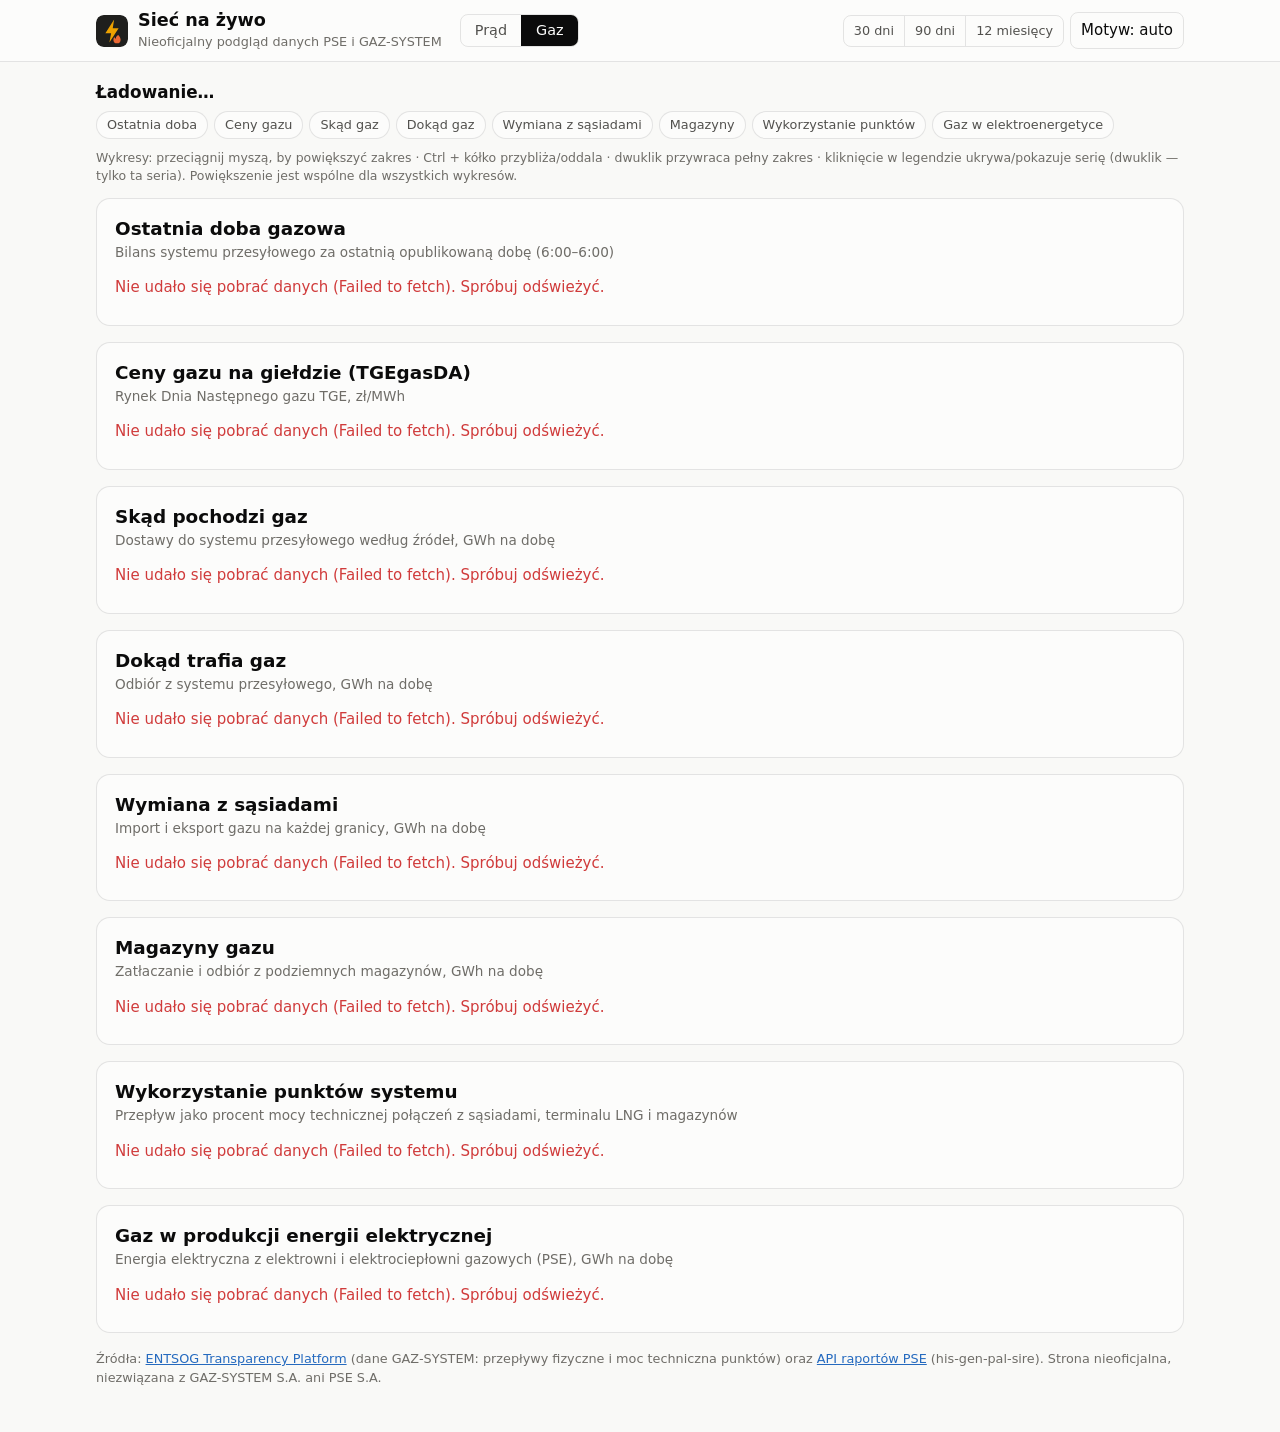
==== web/gaz.html @ aa926ff1 "Sieć na żywo: podgląd danych PSE i GAZ-SYSTEM Statyczna strona (PWA) z danymi o systemie elektroener" ====
<!doctype html>
<html lang="pl">
<head>
  <meta charset="utf-8">
  <meta name="viewport" content="width=device-width, initial-scale=1">
  <title>Sieć na żywo — gaz</title>
  <meta name="description" content="Dostawy, zużycie, magazyny i wykorzystanie punktów systemu przesyłowego gazu w Polsce — dane GAZ-SYSTEM z ENTSOG.">
  <link rel="stylesheet" href="style.css">
  <link rel="manifest" href="manifest.webmanifest">
  <link rel="icon" href="icons/icon.svg" type="image/svg+xml">
  <link rel="apple-touch-icon" href="icons/apple-touch-icon.png">
  <meta name="theme-color" content="#1f1f1d">
  <meta name="apple-mobile-web-app-capable" content="yes">
  <meta name="apple-mobile-web-app-title" content="Sieć na żywo">
</head>
<body>
  <header class="top">
    <div class="wrap top-inner">
      <div class="brand">
        <img class="logo" src="icons/icon.svg" alt="" width="32" height="32">
        <div>
          <h1>Sieć na żywo</h1>
          <p class="sub">Nieoficjalny podgląd danych PSE i GAZ-SYSTEM</p>
        </div>
        <nav class="tabs" aria-label="Rodzaj danych"><a href="./">Prąd</a><a href="gaz.html" aria-current="page">Gaz</a></nav>
      </div>
      <nav class="datenav" aria-label="Zakres">
        <div id="range"></div>
        <button id="install" type="button" class="ghost install" hidden>Zainstaluj aplikację</button>
        <button id="theme" type="button" class="ghost">Motyw: auto</button>
      </nav>
    </div>
  </header>

  <main class="wrap">
    <p id="range-label" class="date-label">Ładowanie…</p>
    <nav class="toc" aria-label="Sekcje">
      <a href="#g-day">Ostatnia doba</a><a href="#g-price">Ceny gazu</a><a href="#g-supply">Skąd gaz</a><a href="#g-use">Dokąd gaz</a><a href="#g-borders">Wymiana z sąsiadami</a><a href="#g-store">Magazyny</a><a href="#g-points">Wykorzystanie punktów</a><a href="#g-power">Gaz w elektroenergetyce</a>
    </nav>
    <p class="chart-hint">Wykresy: przeciągnij myszą, by powiększyć zakres · Ctrl + kółko przybliża/oddala · dwuklik przywraca pełny zakres · kliknięcie w legendzie ukrywa/pokazuje serię (dwuklik — tylko ta seria). Powiększenie jest wspólne dla wszystkich wykresów.</p>

    <section class="card" id="g-day" aria-labelledby="g-day-h">
      <div class="card-head">
        <h2 id="g-day-h">Ostatnia doba gazowa</h2>
        <p class="muted">Bilans systemu przesyłowego za ostatnią opublikowaną dobę (6:00–6:00)</p>
      </div>
      <div id="g-day-body"><p class="state">Ładowanie…</p></div>
    </section>

    <section class="card" id="g-price" aria-labelledby="g-price-h">
      <div class="card-head">
        <h2 id="g-price-h">Ceny gazu na giełdzie (TGEgasDA)</h2>
        <p class="muted">Rynek Dnia Następnego gazu TGE, zł/MWh</p>
      </div>
      <div id="g-price-body"><p class="state">Ładowanie…</p></div>
    </section>

    <section class="card" id="g-supply" aria-labelledby="g-supply-h">
      <div class="card-head">
        <h2 id="g-supply-h">Skąd pochodzi gaz</h2>
        <p class="muted">Dostawy do systemu przesyłowego według źródeł, GWh na dobę</p>
      </div>
      <div id="g-supply-body"><p class="state">Ładowanie…</p></div>
    </section>

    <section class="card" id="g-use" aria-labelledby="g-use-h">
      <div class="card-head">
        <h2 id="g-use-h">Dokąd trafia gaz</h2>
        <p class="muted">Odbiór z systemu przesyłowego, GWh na dobę</p>
      </div>
      <div id="g-use-body"><p class="state">Ładowanie…</p></div>
    </section>

    <section class="card" id="g-borders" aria-labelledby="g-borders-h">
      <div class="card-head">
        <h2 id="g-borders-h">Wymiana z sąsiadami</h2>
        <p class="muted">Import i eksport gazu na każdej granicy, GWh na dobę</p>
      </div>
      <div id="g-borders-body"><p class="state">Ładowanie…</p></div>
    </section>

    <section class="card" id="g-store" aria-labelledby="g-store-h">
      <div class="card-head">
        <h2 id="g-store-h">Magazyny gazu</h2>
        <p class="muted">Zatłaczanie i odbiór z podziemnych magazynów, GWh na dobę</p>
      </div>
      <div id="g-store-body"><p class="state">Ładowanie…</p></div>
    </section>

    <section class="card" id="g-points" aria-labelledby="g-points-h">
      <div class="card-head">
        <h2 id="g-points-h">Wykorzystanie punktów systemu</h2>
        <p class="muted">Przepływ jako procent mocy technicznej połączeń z sąsiadami, terminalu LNG i magazynów</p>
      </div>
      <div id="g-points-body"><p class="state">Ładowanie…</p></div>
    </section>

    <section class="card" id="g-power" aria-labelledby="g-power-h">
      <div class="card-head">
        <h2 id="g-power-h">Gaz w produkcji energii elektrycznej</h2>
        <p class="muted">Energia elektryczna z elektrowni i elektrociepłowni gazowych (PSE), GWh na dobę</p>
      </div>
      <div id="g-power-body"><p class="state">Ładowanie…</p></div>
    </section>

  </main>

  <div id="install-help" class="install-help" role="dialog" aria-labelledby="install-help-h" hidden>
    <h2 id="install-help-h">Dodaj do ekranu głównego</h2>
    <div id="install-help-body"></div>
    <button type="button" id="install-help-close">Zamknij</button>
  </div>

  <footer class="wrap foot">
    <p>Źródła: <a href="https://transparency.entsog.eu" rel="noopener">ENTSOG Transparency Platform</a> (dane GAZ-SYSTEM: przepływy fizyczne i moc techniczna punktów)
      oraz <a href="https://raporty.pse.pl" rel="noopener">API raportów PSE</a> (his-gen-pal-sire). Strona nieoficjalna, niezwiązana z GAZ-SYSTEM S.A. ani PSE S.A.</p>
  </footer>

  <script type="module" src="gas.js"></script>
</body>
</html>
---- web/style.css ----
:root {
  color-scheme: light;
  --page: #f9f9f7;
  --surface: #fcfcfb;
  --surface-2: #f0efec;
  --ink: #0b0b0b;
  --ink-2: #52514e;
  --muted: #6f6d68;
  --grid: #e1e0d9;
  --axis: #c3c2b7;
  --border: rgba(11, 11, 11, 0.1);
  --accent: #256abf;

  /* Paleta kategoryczna (kolejność stała, zwalidowana pod kątem daltonizmu) */
  --s1: #2a78d6; --s2: #eb6834; --s3: #1baf7a; --s4: #eda100;
  --s5: #e87ba4; --s6: #008300; --s7: #4a3aa7; --s8: #e34948;
  /* Struktura generacji: kolory znaczeniowe, kolejność warstw zwalidowana pod kątem daltonizmu */
  --g-wk: #262624; --g-wb: #8a5a2b; --g-gaz: #eb6834; --g-woda: #2a78d6;
  --g-wl: #1baf7a; --g-wm: #4a3aa7; --g-pv: #eda100; --g-bio: #008300;
  /* Para rozbieżna: import / eksport */
  --imp: #2a78d6; --exp: #e34948;
  /* Stany kompasu (paleta statusów) */
  --st0: #0ca30c; --st0-ink: #0b0b0b;
  --st1: #e6e5e0; --st1-ink: #0b0b0b;
  --st2: #fab219; --st2-ink: #0b0b0b;
  --st3: #d03b3b; --st3-ink: #ffffff;
  --ok: #006300;
}
@media (prefers-color-scheme: dark) {
  :root:not([data-theme="light"]) {
    color-scheme: dark;
    --page: #0d0d0d; --surface: #1a1a19; --surface-2: #242423;
    --ink: #ffffff; --ink-2: #c3c2b7; --muted: #9a988f;
    --grid: #2c2c2a; --axis: #383835; --border: rgba(255, 255, 255, 0.1); --accent: #5598e7;
    --s1: #3987e5; --s2: #d95926; --s3: #199e70; --s4: #c98500;
    --s5: #d55181; --s6: #008300; --s7: #9085e9; --s8: #e66767;
    --imp: #3987e5; --exp: #e66767;
    --g-wk: #a9a79f; --g-wb: #7d4f25; --g-gaz: #d95926; --g-woda: #3987e5;
    --g-wl: #199e70; --g-wm: #9085e9; --g-pv: #c98500; --g-bio: #008300;
    --st1: #383835; --st1-ink: #ffffff;
    --ok: #0ca30c;
  }
}
:root[data-theme="dark"] {
  color-scheme: dark;
  --page: #0d0d0d; --surface: #1a1a19; --surface-2: #242423;
  --ink: #ffffff; --ink-2: #c3c2b7; --muted: #9a988f;
  --grid: #2c2c2a; --axis: #383835; --border: rgba(255, 255, 255, 0.1); --accent: #5598e7;
  --s1: #3987e5; --s2: #d95926; --s3: #199e70; --s4: #c98500;
  --s5: #d55181; --s6: #008300; --s7: #9085e9; --s8: #e66767;
  --imp: #3987e5; --exp: #e66767;
  --g-wk: #a9a79f; --g-wb: #7d4f25; --g-gaz: #d95926; --g-woda: #3987e5;
  --g-wl: #199e70; --g-wm: #9085e9; --g-pv: #c98500; --g-bio: #008300;
  --st1: #383835; --st1-ink: #ffffff;
  --ok: #0ca30c;
}

* { box-sizing: border-box; }
html { -webkit-text-size-adjust: 100%; }
body {
  margin: 0;
  background: var(--page);
  color: var(--ink);
  font: 15px/1.5 system-ui, -apple-system, "Segoe UI", Roboto, sans-serif;
}
a { color: var(--accent); }
h1, h2, h3 { margin: 0; line-height: 1.25; }
h2 { font-size: 1.15rem; font-weight: 650; }
h3 { font-size: 0.95rem; font-weight: 600; margin: 0 0 10px; }
.wrap { max-width: 1120px; margin: 0 auto; padding: 0 16px; }
.muted { color: var(--muted); font-weight: 400; }

/* Nagłówek */
.top { background: var(--surface); border-bottom: 1px solid var(--border); position: sticky; top: 0; z-index: 5; }
.top-inner { display: flex; flex-wrap: wrap; gap: 10px 20px; align-items: center; justify-content: space-between; padding-top: 10px; padding-bottom: 10px; }
.brand { display: flex; gap: 10px; align-items: center; }
.logo { font-size: 26px; color: var(--accent); line-height: 1; }
.brand h1 { font-size: 1.1rem; }
.sub { margin: 0; font-size: 0.8rem; color: var(--muted); }
.datenav { display: flex; gap: 6px; align-items: center; flex-wrap: wrap; }
button, input[type="date"] {
  font: inherit; color: var(--ink); background: var(--surface-2);
  border: 1px solid var(--border); border-radius: 8px; padding: 6px 10px; min-height: 36px;
}
button { cursor: pointer; }
button:hover:not(:disabled) { border-color: var(--axis); }
button:disabled { opacity: 0.4; cursor: default; }
button.ghost { background: transparent; }
#prev, #next { width: 36px; font-size: 18px; padding: 0; }
:focus-visible { outline: 2px solid var(--accent); outline-offset: 2px; }

.date-label { margin: 18px 0 2px; font-size: 1.05rem; font-weight: 600; }
.date-label::first-letter { text-transform: uppercase; }

.alert { margin-top: 16px; padding: 12px 14px; border-radius: 10px; background: var(--surface); border: 1px solid var(--border); border-left: 4px solid var(--st2); }

/* Karty */
.card { background: var(--surface); border: 1px solid var(--border); border-radius: 14px; padding: 18px; margin-bottom: 16px; }
.card-head { margin-bottom: 14px; }
.card-head p { margin: 2px 0 0; font-size: 0.85rem; }
.state { color: var(--muted); margin: 8px 0; }
.state.error { color: var(--st3); }
.note { font-size: 0.8rem; color: var(--muted); margin: 8px 0 0; }
.grid2 { display: grid; grid-template-columns: 1fr 1fr; gap: 24px; margin-top: 8px; }
@media (max-width: 820px) { .grid2 { grid-template-columns: 1fr; } }

/* Kafelki */
.tiles { display: grid; grid-template-columns: repeat(auto-fit, minmax(150px, 1fr)); gap: 10px; margin-bottom: 14px; }
.tile { background: var(--surface-2); border-radius: 10px; padding: 10px 12px; min-width: 0; }
.tl { font-size: 0.8rem; color: var(--ink-2); }
.tv { font-size: 1.35rem; font-weight: 650; line-height: 1.3; overflow-wrap: anywhere; }
.td { font-size: 0.78rem; color: var(--muted); }

/* Kompas */
.hero { display: flex; gap: 16px; align-items: flex-start; padding: 16px; border-radius: 12px; margin-bottom: 18px; background: var(--surface-2); border-left: 6px solid var(--st1); }
.hero.s0 { border-left-color: var(--st0); }
.hero.s2 { border-left-color: var(--st2); }
.hero.s3 { border-left-color: var(--st3); }
.hero-icon { flex: none; width: 52px; height: 52px; border-radius: 50%; display: grid; place-items: center; font-size: 24px; font-weight: 700; background: var(--st1); color: var(--st1-ink); }
.hero.s0 .hero-icon { background: var(--st0); color: var(--st0-ink); }
.hero.s2 .hero-icon { background: var(--st2); color: var(--st2-ink); }
.hero.s3 .hero-icon { background: var(--st3); color: var(--st3-ink); }
.hero-kicker { font-size: 0.85rem; color: var(--ink-2); }
.hero-state { font-size: 2rem; font-weight: 700; line-height: 1.15; }
.hero-tip { margin: 6px 0 0; color: var(--ink-2); max-width: 60ch; }
.hero-next { margin: 6px 0 0; font-size: 0.9rem; }

.strip-head { display: flex; flex-wrap: wrap; gap: 6px 12px; align-items: baseline; margin: 14px 0 8px; }
.strip-head h3 { margin: 0; }
.pills { display: flex; flex-wrap: wrap; gap: 6px; }
.pill { font-size: 0.78rem; padding: 2px 8px; border-radius: 99px; background: var(--st1); color: var(--st1-ink); }
.pill.s0 { background: var(--st0); color: var(--st0-ink); }
.pill.s2 { background: var(--st2); color: var(--st2-ink); }
.pill.s3 { background: var(--st3); color: var(--st3-ink); }

.strip { display: grid; grid-template-columns: repeat(var(--n), minmax(0, 1fr)); gap: 2px; }
@media (max-width: 700px) { .strip:not(.mini) { grid-template-columns: repeat(12, minmax(0, 1fr)); } }
.strip .cell { border-radius: 4px; background: var(--st1); color: var(--st1-ink); display: flex; flex-direction: column; align-items: center; padding: 5px 0 4px; min-height: 48px; font-variant-numeric: tabular-nums; }
.strip .cell .hh { font-size: 0.78rem; }
.strip .cell .ic { font-size: 0.8rem; font-weight: 700; }
.cell.s0, .cell-key.s0 { background: var(--st0); color: var(--st0-ink); }
.cell.s2, .cell-key.s2 { background: var(--st2); color: var(--st2-ink); }
.cell.s3, .cell-key.s3 { background: var(--st3); color: var(--st3-ink); }
.cell.sx { background: transparent; outline: 1px dashed var(--axis); outline-offset: -1px; }
.cell.now { box-shadow: 0 0 0 2px var(--surface), 0 0 0 4px var(--ink); position: relative; z-index: 1; }
.strip.mini { gap: 1px; }
.strip.mini .cell { min-height: 14px; padding: 0; border-radius: 2px; }
.cell-key { display: inline-grid; place-items: center; width: 20px; height: 20px; border-radius: 4px; font-size: 11px; font-weight: 700; font-style: normal; background: var(--st1); color: var(--st1-ink); flex: none; }
.spans { list-style: none; padding: 0; margin: 12px 0 0; display: grid; gap: 6px; font-size: 0.9rem; }
.spans li { display: flex; gap: 8px; align-items: center; flex-wrap: wrap; }
.legend.states { margin-top: 14px; }

.history { margin-top: 14px; }
.history summary, .table-view summary { cursor: pointer; font-size: 0.85rem; color: var(--ink-2); }
.history-list { display: grid; gap: 10px; margin-top: 10px; }
.hist-meta { font-size: 0.8rem; margin-bottom: 3px; }
.hist-row:not(.active) { opacity: 0.75; }
.badge { font-size: 0.7rem; padding: 1px 6px; border-radius: 99px; background: var(--ink); color: var(--surface); }

/* Legenda i wykresy */
.legend { display: flex; flex-wrap: wrap; gap: 6px 16px; font-size: 0.82rem; color: var(--ink-2); margin-bottom: 8px; }
.key { display: inline-flex; align-items: center; gap: 6px; }
.sw { display: inline-block; width: 10px; height: 10px; border-radius: 3px; flex: none; }
.sw.none { background: transparent; }
.plan-key { display: inline-block; width: 2px; height: 12px; background: var(--ink); }
.chart { width: 100%; }
.chart svg { display: block; max-width: 100%; height: auto; touch-action: pan-y; }
.gridline { stroke: var(--grid); stroke-width: 1; }
.axis { stroke: var(--axis); stroke-width: 1; }
.tick { fill: var(--muted); font-size: 11px; font-variant-numeric: tabular-nums; }
.line { fill: none; stroke-width: 2; stroke-linejoin: round; stroke-linecap: round; }
.area-wash { opacity: 0.12; }
.band-wash { opacity: 0.22; }
.sw.wash { opacity: 0.4; }
.stack-area { stroke: var(--surface); stroke-width: 1; stroke-linejoin: round; }
.marker { stroke: var(--surface); stroke-width: 2; }
.crosshair { stroke: var(--axis); stroke-width: 1; }
.now-line { stroke: var(--ink-2); stroke-width: 1; }
.now-label { fill: var(--ink-2); font-size: 11px; }

.tooltip { position: fixed; z-index: 20; pointer-events: none; background: var(--surface); color: var(--ink); border: 1px solid var(--border); border-radius: 8px; padding: 8px 10px; font-size: 0.8rem; box-shadow: 0 6px 20px rgba(0, 0, 0, 0.18); min-width: 180px; }
.tt-h { font-weight: 650; margin-bottom: 4px; }
.tt-r { display: grid; grid-template-columns: 10px 1fr auto; gap: 8px; align-items: center; }
.tt-r b { font-weight: 600; font-variant-numeric: tabular-nums; text-align: right; }

.table-view { margin-top: 10px; }
.table-scroll { max-height: 320px; overflow: auto; margin-top: 8px; border: 1px solid var(--border); border-radius: 8px; }
table { border-collapse: collapse; width: 100%; font-size: 0.8rem; font-variant-numeric: tabular-nums; }
th, td { padding: 4px 8px; text-align: right; border-bottom: 1px solid var(--grid); white-space: nowrap; }
th:first-child, td:first-child { text-align: left; }
th { position: sticky; top: 0; background: var(--surface-2); font-weight: 600; }

/* Wymiana międzynarodowa */
.flows { display: grid; gap: 8px; }
.frow { display: grid; grid-template-columns: 76px 1fr; grid-template-areas: "n t" "v v"; gap: 2px 10px; align-items: center; }
.fname { grid-area: n; font-size: 0.88rem; }
.ftrack { grid-area: t; position: relative; height: 18px; }
.fzero { position: absolute; left: 50%; top: -2px; bottom: -2px; width: 1px; background: var(--axis); }
.fbar { position: absolute; top: 3px; height: 12px; }
.fbar.imp { background: var(--imp); border-radius: 0 4px 4px 0; }
.fbar.exp { background: var(--exp); border-radius: 4px 0 0 4px; }
.fplan { position: absolute; top: 0; height: 18px; width: 2px; margin-left: -1px; background: var(--ink); }
.fval { grid-area: v; font-size: 0.8rem; color: var(--ink-2); padding-left: 86px; }
@media (max-width: 480px) { .fval { padding-left: 0; } }

/* Aktualny miks */
.mix { display: grid; gap: 8px; }
.mrow { display: grid; grid-template-columns: minmax(110px, 1.2fr) 1.5fr auto; gap: 10px; align-items: center; font-size: 0.85rem; }
.mtrack { height: 12px; }
.mbar { display: block; height: 12px; background: var(--s1); border-radius: 0 4px 4px 0; min-width: 1px; }
.mval { font-variant-numeric: tabular-nums; white-space: nowrap; }
.ok { color: var(--ok); }
.off { color: var(--muted); }

.foot { color: var(--muted); font-size: 0.8rem; padding-bottom: 32px; }

@media (max-width: 600px) {
  .top { position: static; }
  .card { padding: 14px; }
  .hero { padding: 12px; gap: 12px; }
  .hero-icon { width: 40px; height: 40px; font-size: 18px; }
  .hero-state { font-size: 1.45rem; }
  .tiles { grid-template-columns: 1fr 1fr; }
  .tv { font-size: 1.1rem; }
  .mrow { grid-template-columns: 1fr auto; }
  .mtrack { grid-column: 1 / -1; grid-row: 2; }
}
.sub-h { margin: 18px 0 8px; }

/* Wykorzystanie mocy */
.util { display: grid; gap: 10px; margin-bottom: 8px; }
.urow { display: grid; grid-template-columns: minmax(200px, 1.3fr) 2fr minmax(210px, auto); gap: 6px 12px; align-items: center; font-size: 0.85rem; }
.uname { display: flex; align-items: center; gap: 6px; flex-wrap: wrap; }
.utrack { position: relative; height: 14px; background: var(--surface-2); border-radius: 0 4px 4px 0; }
.ubar { position: absolute; left: 0; top: 0; bottom: 0; border-radius: 0 4px 4px 0; min-width: 1px; }
.umax { position: absolute; top: -3px; bottom: -3px; width: 2px; margin-left: -1px; background: var(--ink); }
.uval { font-variant-numeric: tabular-nums; white-space: nowrap; }
@media (max-width: 700px) {
  .urow { grid-template-columns: 1fr; }
}

/* Interaktywne wykresy: legenda-przełączniki i sterowanie zakresem */
.chart-bar { display: flex; flex-wrap: wrap; gap: 6px 12px; align-items: flex-start; justify-content: space-between; margin-bottom: 6px; }
.chart-bar .legend { margin-bottom: 0; flex: 1 1 300px; }
.key.toggle { font: inherit; font-size: 0.82rem; color: var(--ink-2); background: transparent; border: 1px solid transparent; border-radius: 6px; padding: 2px 6px; min-height: 28px; cursor: pointer; }
.key.toggle:hover { border-color: var(--border); background: var(--surface-2); }
.key.toggle.off { color: var(--muted); text-decoration: line-through; }
.key.toggle.off .sw { opacity: 0.25; }
.zoom-ctl { display: flex; gap: 4px; flex: none; }
.zoom-ctl button { min-height: 28px; min-width: 30px; padding: 0 8px; font-size: 0.95rem; line-height: 1; }
.ichart svg { cursor: crosshair; user-select: none; -webkit-user-select: none; }
.zoom-sel { fill: var(--accent); opacity: 0.12; stroke: var(--accent); stroke-width: 1; }
.chart-hint { font-size: 0.78rem; color: var(--muted); margin: 0 0 12px; }

/* Obciążenie połączeń: przełącznik skali i znaczniki 50%/100% */
.seg { display: inline-flex; flex-wrap: wrap; border: 1px solid var(--border); border-radius: 8px; overflow: hidden; margin: 0 0 10px; }
.seg button { border: 0; border-radius: 0; min-height: 30px; font-size: 0.8rem; background: transparent; color: var(--ink-2); padding: 4px 10px; }
.seg button + button { border-left: 1px solid var(--border); }
.seg button.on { background: var(--ink); color: var(--surface); }
.ftrack.pct { background:
  linear-gradient(var(--grid), var(--grid)) 0 0 / 1px 100% no-repeat,
  linear-gradient(var(--grid), var(--grid)) 25% 0 / 1px 100% no-repeat,
  linear-gradient(var(--grid), var(--grid)) 75% 0 / 1px 100% no-repeat,
  linear-gradient(var(--grid), var(--grid)) 100% 0 / 1px 100% no-repeat; }
.fbar.over { box-shadow: 0 0 0 2px var(--st3); }
.warn { color: var(--ink); background: var(--st2); border-radius: 4px; padding: 0 4px; font-size: 0.72rem; }
.error-note { color: var(--st3); }

/* Nawigacja po sekcjach */
.toc { display: flex; flex-wrap: wrap; gap: 6px; margin: 6px 0 10px; }
.toc a { font-size: 0.8rem; text-decoration: none; color: var(--ink-2); background: var(--surface); border: 1px solid var(--border); border-radius: 99px; padding: 3px 10px; }
.toc a:hover { border-color: var(--axis); color: var(--ink); }
.card { scroll-margin-top: 72px; }
@media (max-width: 600px) { .card { scroll-margin-top: 8px; } }

/* Zakładki Prąd / Gaz */
.tabs { margin-left: 8px; display: inline-flex; border: 1px solid var(--border); border-radius: 8px; overflow: hidden; }
.tabs a { padding: 5px 14px; font-size: 0.9rem; text-decoration: none; color: var(--ink-2); }
.tabs a + a { border-left: 1px solid var(--border); }
.tabs a[aria-current="page"] { background: var(--ink); color: var(--surface); }
.tabs a:not([aria-current]):hover { color: var(--ink); background: var(--surface-2); }
#range .seg { margin: 0; }
.smalls { display: grid; grid-template-columns: repeat(auto-fit, minmax(300px, 1fr)); gap: 8px 20px; }
.small .sub-h { margin-bottom: 0; }
.small-sum { margin: 2px 0 4px; font-size: 0.8rem; }

/* Instalacja jako aplikacja */
img.logo { width: 32px; height: 32px; border-radius: 8px; }
.install { border-color: var(--g-gaz); color: var(--ink); }
.install-help { position: fixed; z-index: 30; left: 16px; right: 16px; bottom: 16px; max-width: 420px; margin: 0 auto; background: var(--surface); color: var(--ink); border: 1px solid var(--border); border-radius: 12px; padding: 14px 16px; box-shadow: 0 10px 30px rgba(0, 0, 0, 0.25); }
.install-help h2 { font-size: 1rem; margin: 0 0 6px; }
.install-help ol { margin: 0 0 8px; padding-left: 1.3em; }
.install-help li { margin: 4px 0; }
.install-help p { margin: 0 0 8px; font-size: 0.85rem; }
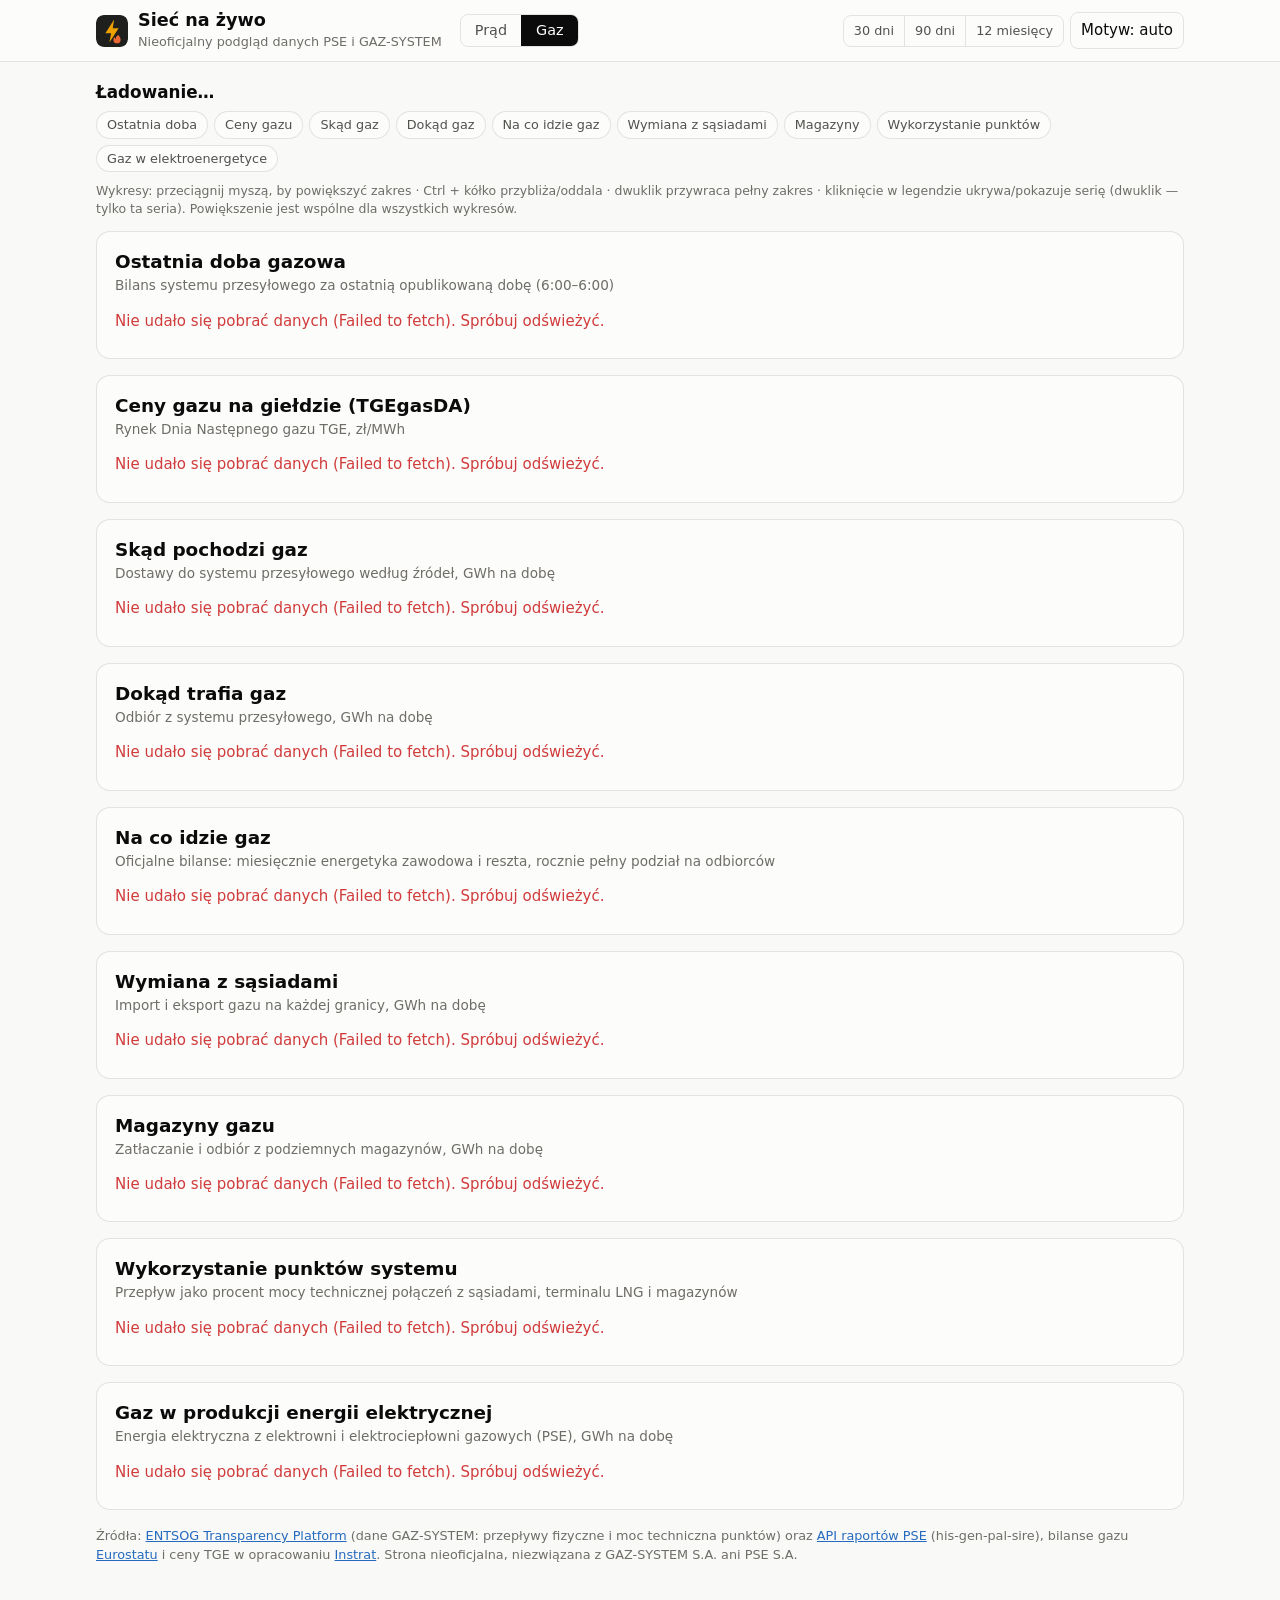
==== commit 34965f07: "Gaz: sekcja „Na co idzie gaz” z bilansów Eurostatu Miesięcznie: zużycie krajowe i wsad do energetyki" ====
--- a/web/gaz.html
+++ b/web/gaz.html
@@ -35,7 +35,7 @@
   <main class="wrap">
     <p id="range-label" class="date-label">Ładowanie…</p>
     <nav class="toc" aria-label="Sekcje">
-      <a href="#g-day">Ostatnia doba</a><a href="#g-price">Ceny gazu</a><a href="#g-supply">Skąd gaz</a><a href="#g-use">Dokąd gaz</a><a href="#g-borders">Wymiana z sąsiadami</a><a href="#g-store">Magazyny</a><a href="#g-points">Wykorzystanie punktów</a><a href="#g-power">Gaz w elektroenergetyce</a>
+      <a href="#g-day">Ostatnia doba</a><a href="#g-price">Ceny gazu</a><a href="#g-supply">Skąd gaz</a><a href="#g-use">Dokąd gaz</a><a href="#g-uses">Na co idzie gaz</a><a href="#g-borders">Wymiana z sąsiadami</a><a href="#g-store">Magazyny</a><a href="#g-points">Wykorzystanie punktów</a><a href="#g-power">Gaz w elektroenergetyce</a>
     </nav>
     <p class="chart-hint">Wykresy: przeciągnij myszą, by powiększyć zakres · Ctrl + kółko przybliża/oddala · dwuklik przywraca pełny zakres · kliknięcie w legendzie ukrywa/pokazuje serię (dwuklik — tylko ta seria). Powiększenie jest wspólne dla wszystkich wykresów.</p>
 
@@ -69,6 +69,14 @@
         <p class="muted">Odbiór z systemu przesyłowego, GWh na dobę</p>
       </div>
       <div id="g-use-body"><p class="state">Ładowanie…</p></div>
+    </section>
+
+    <section class="card" id="g-uses" aria-labelledby="g-uses-h">
+      <div class="card-head">
+        <h2 id="g-uses-h">Na co idzie gaz</h2>
+        <p class="muted">Oficjalne bilanse: miesięcznie energetyka zawodowa i reszta, rocznie pełny podział na odbiorców</p>
+      </div>
+      <div id="g-uses-body"><p class="state">Ładowanie…</p></div>
     </section>
 
     <section class="card" id="g-borders" aria-labelledby="g-borders-h">
@@ -113,7 +121,7 @@
 
   <footer class="wrap foot">
     <p>Źródła: <a href="https://transparency.entsog.eu" rel="noopener">ENTSOG Transparency Platform</a> (dane GAZ-SYSTEM: przepływy fizyczne i moc techniczna punktów)
-      oraz <a href="https://raporty.pse.pl" rel="noopener">API raportów PSE</a> (his-gen-pal-sire). Strona nieoficjalna, niezwiązana z GAZ-SYSTEM S.A. ani PSE S.A.</p>
+      oraz <a href="https://raporty.pse.pl" rel="noopener">API raportów PSE</a> (his-gen-pal-sire), bilanse gazu <a href="https://ec.europa.eu/eurostat" rel="noopener">Eurostatu</a> i ceny TGE w opracowaniu <a href="https://energy.instrat.pl" rel="noopener">Instrat</a>. Strona nieoficjalna, niezwiązana z GAZ-SYSTEM S.A. ani PSE S.A.</p>
   </footer>
 
   <script type="module" src="gas.js"></script>
--- a/web/style.css
+++ b/web/style.css
@@ -292,3 +292,6 @@
 .install-help ol { margin: 0 0 8px; padding-left: 1.3em; }
 .install-help li { margin: 4px 0; }
 .install-help p { margin: 0 0 8px; font-size: 0.85rem; }
+.grp-h { margin: 14px 0 6px; font-size: 0.9rem; }
+.sub-list { font-size: 0.78rem; color: var(--ink-2); flex-basis: 100%; }
+.sub-list summary { cursor: pointer; color: var(--muted); }
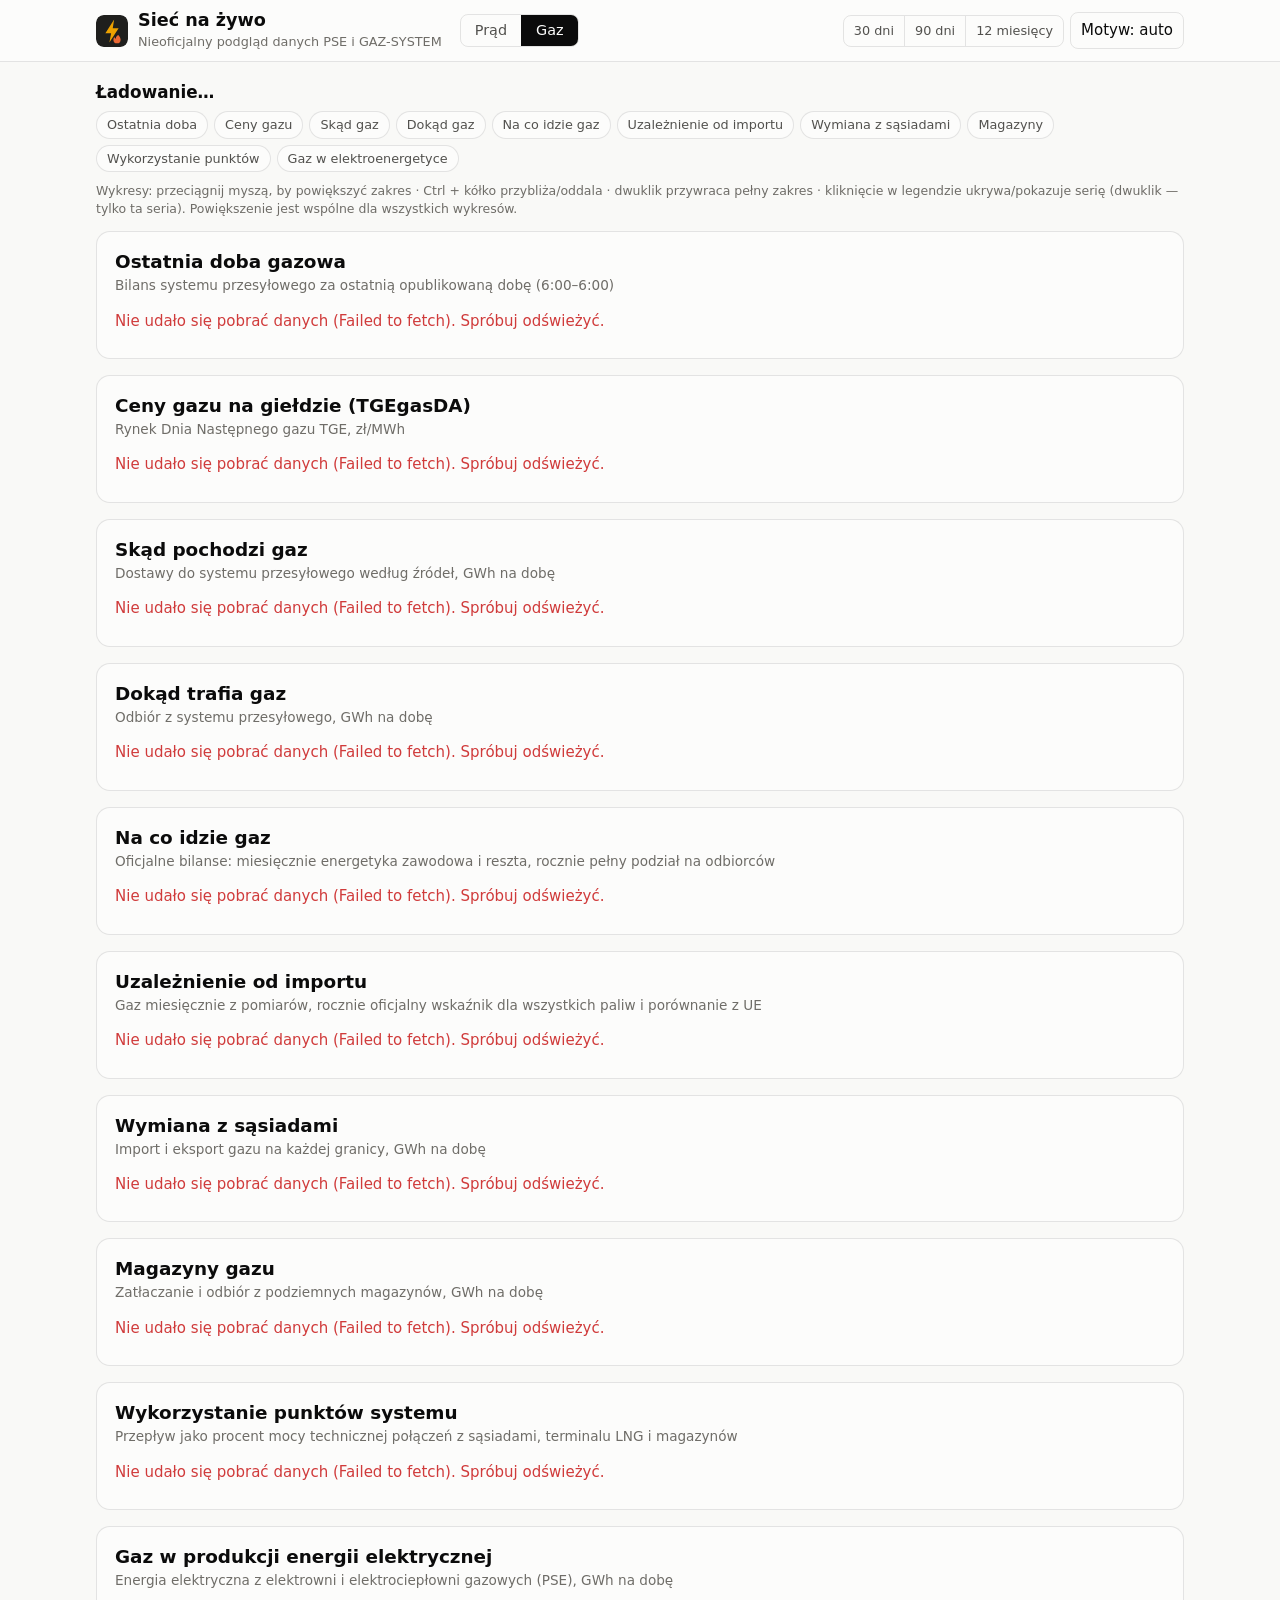
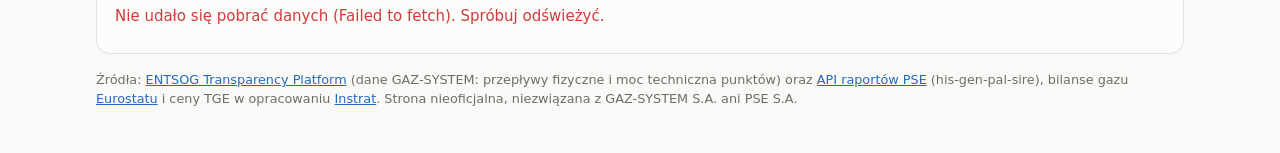
==== commit 651a6e9c: "Eurostat: miks prądu i OZE, ceny prądu, gaz w domach, uzależnienie od importu Prąd: miesięczna produ" ====
--- a/web/gaz.html
+++ b/web/gaz.html
@@ -35,7 +35,7 @@
   <main class="wrap">
     <p id="range-label" class="date-label">Ładowanie…</p>
     <nav class="toc" aria-label="Sekcje">
-      <a href="#g-day">Ostatnia doba</a><a href="#g-price">Ceny gazu</a><a href="#g-supply">Skąd gaz</a><a href="#g-use">Dokąd gaz</a><a href="#g-uses">Na co idzie gaz</a><a href="#g-borders">Wymiana z sąsiadami</a><a href="#g-store">Magazyny</a><a href="#g-points">Wykorzystanie punktów</a><a href="#g-power">Gaz w elektroenergetyce</a>
+      <a href="#g-day">Ostatnia doba</a><a href="#g-price">Ceny gazu</a><a href="#g-supply">Skąd gaz</a><a href="#g-use">Dokąd gaz</a><a href="#g-uses">Na co idzie gaz</a><a href="#g-dep">Uzależnienie od importu</a><a href="#g-borders">Wymiana z sąsiadami</a><a href="#g-store">Magazyny</a><a href="#g-points">Wykorzystanie punktów</a><a href="#g-power">Gaz w elektroenergetyce</a>
     </nav>
     <p class="chart-hint">Wykresy: przeciągnij myszą, by powiększyć zakres · Ctrl + kółko przybliża/oddala · dwuklik przywraca pełny zakres · kliknięcie w legendzie ukrywa/pokazuje serię (dwuklik — tylko ta seria). Powiększenie jest wspólne dla wszystkich wykresów.</p>
 
@@ -77,6 +77,14 @@
         <p class="muted">Oficjalne bilanse: miesięcznie energetyka zawodowa i reszta, rocznie pełny podział na odbiorców</p>
       </div>
       <div id="g-uses-body"><p class="state">Ładowanie…</p></div>
+    </section>
+
+    <section class="card" id="g-dep" aria-labelledby="g-dep-h">
+      <div class="card-head">
+        <h2 id="g-dep-h">Uzależnienie od importu</h2>
+        <p class="muted">Gaz miesięcznie z pomiarów, rocznie oficjalny wskaźnik dla wszystkich paliw i porównanie z UE</p>
+      </div>
+      <div id="g-dep-body"><p class="state">Ładowanie…</p></div>
     </section>
 
     <section class="card" id="g-borders" aria-labelledby="g-borders-h">
--- a/web/style.css
+++ b/web/style.css
@@ -295,3 +295,8 @@
 .grp-h { margin: 14px 0 6px; font-size: 0.9rem; }
 .sub-list { font-size: 0.78rem; color: var(--ink-2); flex-basis: 100%; }
 .sub-list summary { cursor: pointer; color: var(--muted); }
+.stackbar { display: flex; gap: 2px; height: 18px; margin: 4px 0 8px; }
+.stackbar span { border-radius: 2px; min-width: 2px; }
+.stackbar span:first-child { border-radius: 4px 2px 2px 4px; }
+.stackbar span:last-child { border-radius: 2px 4px 4px 2px; }
+.urow.hl .uname, .urow.hl .uval { font-weight: 700; }
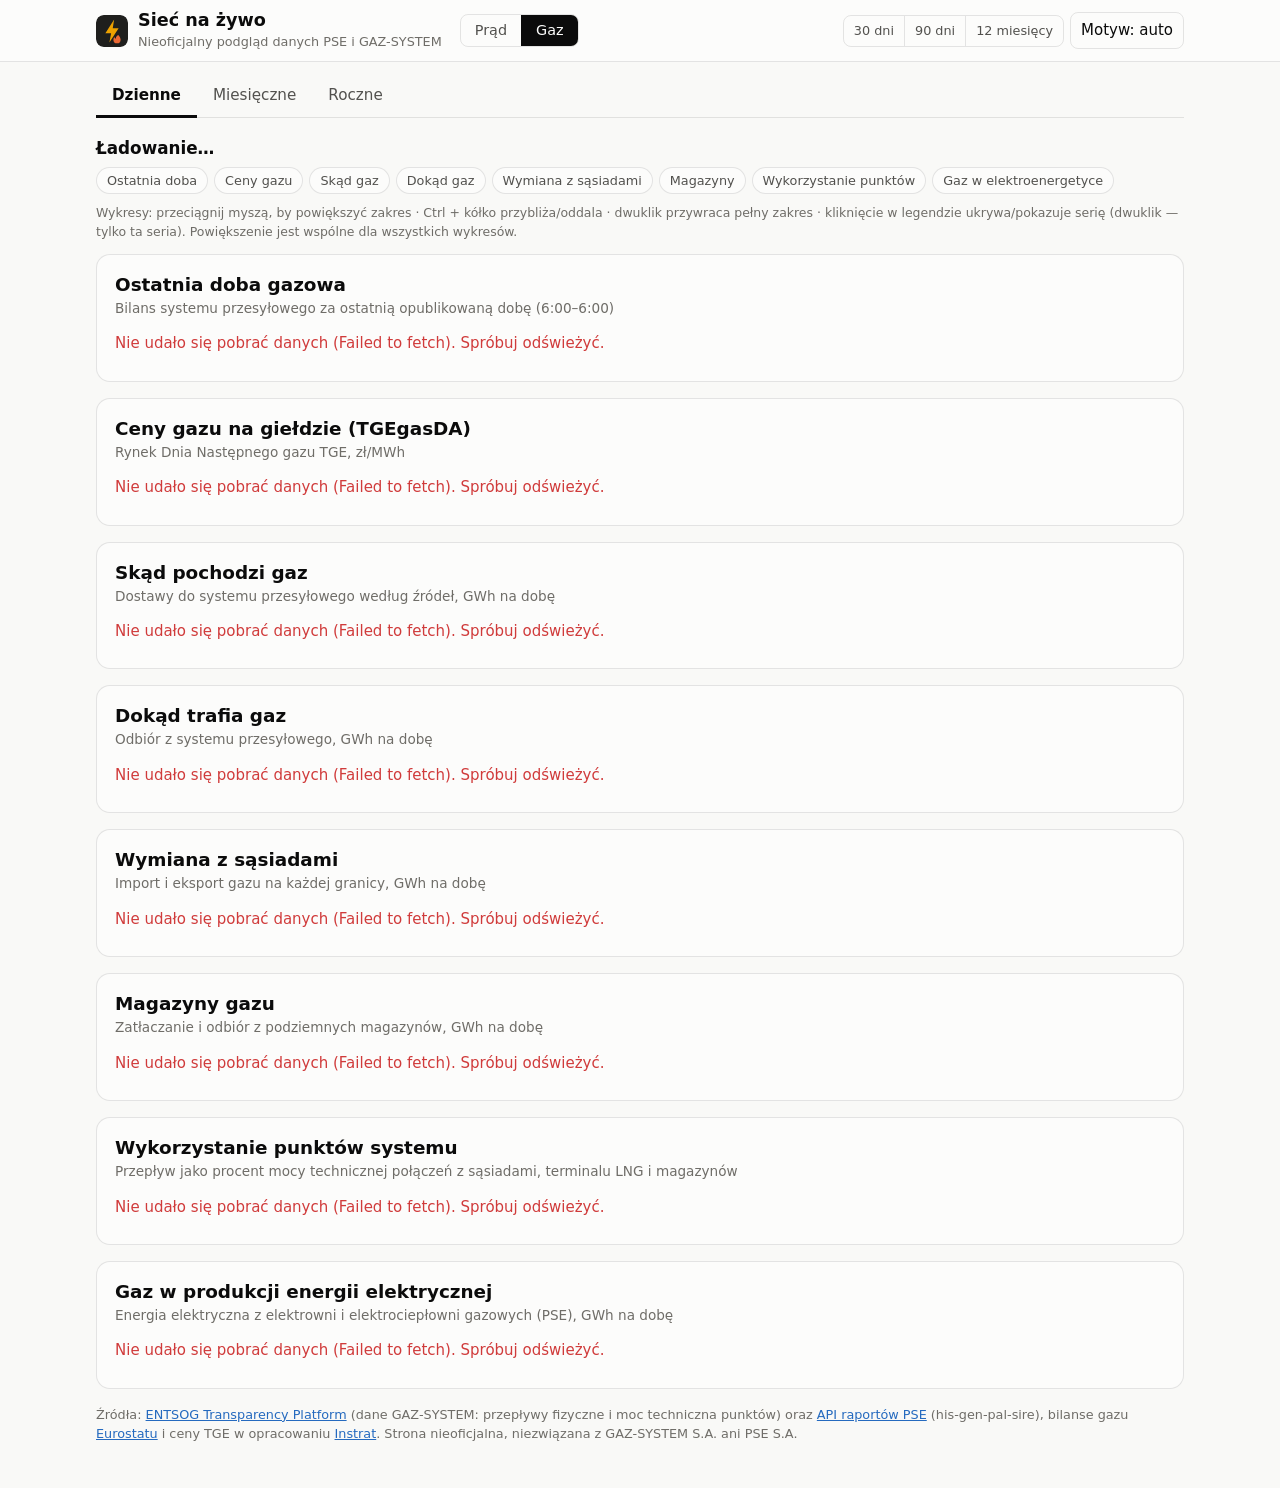
==== commit 92e85b17: "Podzakładki Dzienne / Miesięczne / Roczne, dane roczne od 1990 Obie strony dzielą sekcje na zakładki" ====
--- a/web/gaz.html
+++ b/web/gaz.html
@@ -25,7 +25,7 @@
         <nav class="tabs" aria-label="Rodzaj danych"><a href="./">Prąd</a><a href="gaz.html" aria-current="page">Gaz</a></nav>
       </div>
       <nav class="datenav" aria-label="Zakres">
-        <div id="range"></div>
+        <div id="range" data-view="d"></div>
         <button id="install" type="button" class="ghost install" hidden>Zainstaluj aplikację</button>
         <button id="theme" type="button" class="ghost">Motyw: auto</button>
       </nav>
@@ -33,13 +33,14 @@
   </header>
 
   <main class="wrap">
-    <p id="range-label" class="date-label">Ładowanie…</p>
+    <nav id="views" class="views" role="tablist" aria-label="Rodzaj danych"></nav>
+    <p id="range-label" class="date-label" data-view="d">Ładowanie…</p>
     <nav class="toc" aria-label="Sekcje">
-      <a href="#g-day">Ostatnia doba</a><a href="#g-price">Ceny gazu</a><a href="#g-supply">Skąd gaz</a><a href="#g-use">Dokąd gaz</a><a href="#g-uses">Na co idzie gaz</a><a href="#g-dep">Uzależnienie od importu</a><a href="#g-borders">Wymiana z sąsiadami</a><a href="#g-store">Magazyny</a><a href="#g-points">Wykorzystanie punktów</a><a href="#g-power">Gaz w elektroenergetyce</a>
+      <a href="#g-day" data-view="d">Ostatnia doba</a><a href="#g-price" data-view="d">Ceny gazu</a><a href="#g-supply" data-view="d">Skąd gaz</a><a href="#g-use" data-view="d">Dokąd gaz</a><a href="#g-borders" data-view="d">Wymiana z sąsiadami</a><a href="#g-store" data-view="d">Magazyny</a><a href="#g-points" data-view="d">Wykorzystanie punktów</a><a href="#g-power" data-view="d">Gaz w elektroenergetyce</a><a href="#g-uses-m" data-view="m">Zużycie miesięcznie</a><a href="#g-dep-m" data-view="m">Import miesięcznie</a><a href="#g-uses-y" data-view="r">Na co idzie gaz</a><a href="#g-dep-y" data-view="r">Uzależnienie od importu</a>
     </nav>
-    <p class="chart-hint">Wykresy: przeciągnij myszą, by powiększyć zakres · Ctrl + kółko przybliża/oddala · dwuklik przywraca pełny zakres · kliknięcie w legendzie ukrywa/pokazuje serię (dwuklik — tylko ta seria). Powiększenie jest wspólne dla wszystkich wykresów.</p>
+    <p class="chart-hint" data-view="d m r">Wykresy: przeciągnij myszą, by powiększyć zakres · Ctrl + kółko przybliża/oddala · dwuklik przywraca pełny zakres · kliknięcie w legendzie ukrywa/pokazuje serię (dwuklik — tylko ta seria). Powiększenie jest wspólne dla wszystkich wykresów.</p>
 
-    <section class="card" id="g-day" aria-labelledby="g-day-h">
+    <section class="card" id="g-day" data-view="d" aria-labelledby="g-day-h">
       <div class="card-head">
         <h2 id="g-day-h">Ostatnia doba gazowa</h2>
         <p class="muted">Bilans systemu przesyłowego za ostatnią opublikowaną dobę (6:00–6:00)</p>
@@ -47,7 +48,7 @@
       <div id="g-day-body"><p class="state">Ładowanie…</p></div>
     </section>
 
-    <section class="card" id="g-price" aria-labelledby="g-price-h">
+    <section class="card" id="g-price" data-view="d" aria-labelledby="g-price-h">
       <div class="card-head">
         <h2 id="g-price-h">Ceny gazu na giełdzie (TGEgasDA)</h2>
         <p class="muted">Rynek Dnia Następnego gazu TGE, zł/MWh</p>
@@ -55,7 +56,7 @@
       <div id="g-price-body"><p class="state">Ładowanie…</p></div>
     </section>
 
-    <section class="card" id="g-supply" aria-labelledby="g-supply-h">
+    <section class="card" id="g-supply" data-view="d" aria-labelledby="g-supply-h">
       <div class="card-head">
         <h2 id="g-supply-h">Skąd pochodzi gaz</h2>
         <p class="muted">Dostawy do systemu przesyłowego według źródeł, GWh na dobę</p>
@@ -63,7 +64,7 @@
       <div id="g-supply-body"><p class="state">Ładowanie…</p></div>
     </section>
 
-    <section class="card" id="g-use" aria-labelledby="g-use-h">
+    <section class="card" id="g-use" data-view="d" aria-labelledby="g-use-h">
       <div class="card-head">
         <h2 id="g-use-h">Dokąd trafia gaz</h2>
         <p class="muted">Odbiór z systemu przesyłowego, GWh na dobę</p>
@@ -71,23 +72,9 @@
       <div id="g-use-body"><p class="state">Ładowanie…</p></div>
     </section>
 
-    <section class="card" id="g-uses" aria-labelledby="g-uses-h">
-      <div class="card-head">
-        <h2 id="g-uses-h">Na co idzie gaz</h2>
-        <p class="muted">Oficjalne bilanse: miesięcznie energetyka zawodowa i reszta, rocznie pełny podział na odbiorców</p>
-      </div>
-      <div id="g-uses-body"><p class="state">Ładowanie…</p></div>
-    </section>
 
-    <section class="card" id="g-dep" aria-labelledby="g-dep-h">
-      <div class="card-head">
-        <h2 id="g-dep-h">Uzależnienie od importu</h2>
-        <p class="muted">Gaz miesięcznie z pomiarów, rocznie oficjalny wskaźnik dla wszystkich paliw i porównanie z UE</p>
-      </div>
-      <div id="g-dep-body"><p class="state">Ładowanie…</p></div>
-    </section>
 
-    <section class="card" id="g-borders" aria-labelledby="g-borders-h">
+    <section class="card" id="g-borders" data-view="d" aria-labelledby="g-borders-h">
       <div class="card-head">
         <h2 id="g-borders-h">Wymiana z sąsiadami</h2>
         <p class="muted">Import i eksport gazu na każdej granicy, GWh na dobę</p>
@@ -95,7 +82,7 @@
       <div id="g-borders-body"><p class="state">Ładowanie…</p></div>
     </section>
 
-    <section class="card" id="g-store" aria-labelledby="g-store-h">
+    <section class="card" id="g-store" data-view="d" aria-labelledby="g-store-h">
       <div class="card-head">
         <h2 id="g-store-h">Magazyny gazu</h2>
         <p class="muted">Zatłaczanie i odbiór z podziemnych magazynów, GWh na dobę</p>
@@ -103,7 +90,7 @@
       <div id="g-store-body"><p class="state">Ładowanie…</p></div>
     </section>
 
-    <section class="card" id="g-points" aria-labelledby="g-points-h">
+    <section class="card" id="g-points" data-view="d" aria-labelledby="g-points-h">
       <div class="card-head">
         <h2 id="g-points-h">Wykorzystanie punktów systemu</h2>
         <p class="muted">Przepływ jako procent mocy technicznej połączeń z sąsiadami, terminalu LNG i magazynów</p>
@@ -111,12 +98,44 @@
       <div id="g-points-body"><p class="state">Ładowanie…</p></div>
     </section>
 
-    <section class="card" id="g-power" aria-labelledby="g-power-h">
+    <section class="card" id="g-power" data-view="d" aria-labelledby="g-power-h">
       <div class="card-head">
         <h2 id="g-power-h">Gaz w produkcji energii elektrycznej</h2>
         <p class="muted">Energia elektryczna z elektrowni i elektrociepłowni gazowych (PSE), GWh na dobę</p>
       </div>
       <div id="g-power-body"><p class="state">Ładowanie…</p></div>
+    </section>
+
+    <section class="card" id="g-uses-m" data-view="m" aria-labelledby="g-uses-m-h">
+      <div class="card-head">
+        <h2 id="g-uses-m-h">Zużycie gazu — miesięcznie</h2>
+        <p class="muted">Zużycie krajowe i gaz spalony w energetyce zawodowej, od 2013 r. (Eurostat)</p>
+      </div>
+      <div id="g-uses-m-body"><p class="state">Ładowanie…</p></div>
+    </section>
+
+    <section class="card" id="g-dep-m" data-view="m" aria-labelledby="g-dep-m-h">
+      <div class="card-head">
+        <h2 id="g-dep-m-h">Udział importu w dostawach gazu — miesięcznie</h2>
+        <p class="muted">Import netto wobec wydobycia krajowego, z pomiarów GAZ-SYSTEM (ENTSOG)</p>
+      </div>
+      <div id="g-dep-m-body"><p class="state">Ładowanie…</p></div>
+    </section>
+
+    <section class="card" id="g-uses-y" data-view="r" aria-labelledby="g-uses-y-h">
+      <div class="card-head">
+        <h2 id="g-uses-y-h">Na co idzie gaz — rocznie</h2>
+        <p class="muted">Pełny bilans: odbiorcy, energetyka, gaz w domach; wybór roku od 1990 (Eurostat)</p>
+      </div>
+      <div id="g-uses-y-body"><p class="state">Ładowanie…</p></div>
+    </section>
+
+    <section class="card" id="g-dep-y" data-view="r" aria-labelledby="g-dep-y-h">
+      <div class="card-head">
+        <h2 id="g-dep-y-h">Uzależnienie od importu — rocznie</h2>
+        <p class="muted">Oficjalny wskaźnik według paliw i porównanie z krajami UE (Eurostat)</p>
+      </div>
+      <div id="g-dep-y-body"><p class="state">Ładowanie…</p></div>
     </section>
 
   </main>
--- a/web/style.css
+++ b/web/style.css
@@ -300,3 +300,12 @@
 .stackbar span:first-child { border-radius: 4px 2px 2px 4px; }
 .stackbar span:last-child { border-radius: 2px 4px 4px 2px; }
 .urow.hl .uname, .urow.hl .uval { font-weight: 700; }
+
+/* Podzakładki dzienne / miesięczne / roczne */
+.views { display: flex; gap: 0; margin: 14px 0 4px; border-bottom: 1px solid var(--border); }
+.views button { border: 0; border-radius: 0; background: transparent; color: var(--ink-2); padding: 8px 16px; font-size: 0.95rem; border-bottom: 3px solid transparent; margin-bottom: -1px; min-height: 40px; }
+.views button.on { color: var(--ink); border-bottom-color: var(--ink); font-weight: 600; }
+.views button:hover { color: var(--ink); }
+.year-sel { display: inline-flex; align-items: center; gap: 6px; font-size: 0.9rem; margin: 0 0 10px; }
+.year-sel select { font: inherit; color: var(--ink); background: var(--surface-2); border: 1px solid var(--border); border-radius: 8px; padding: 4px 8px; }
+[hidden] { display: none !important; }
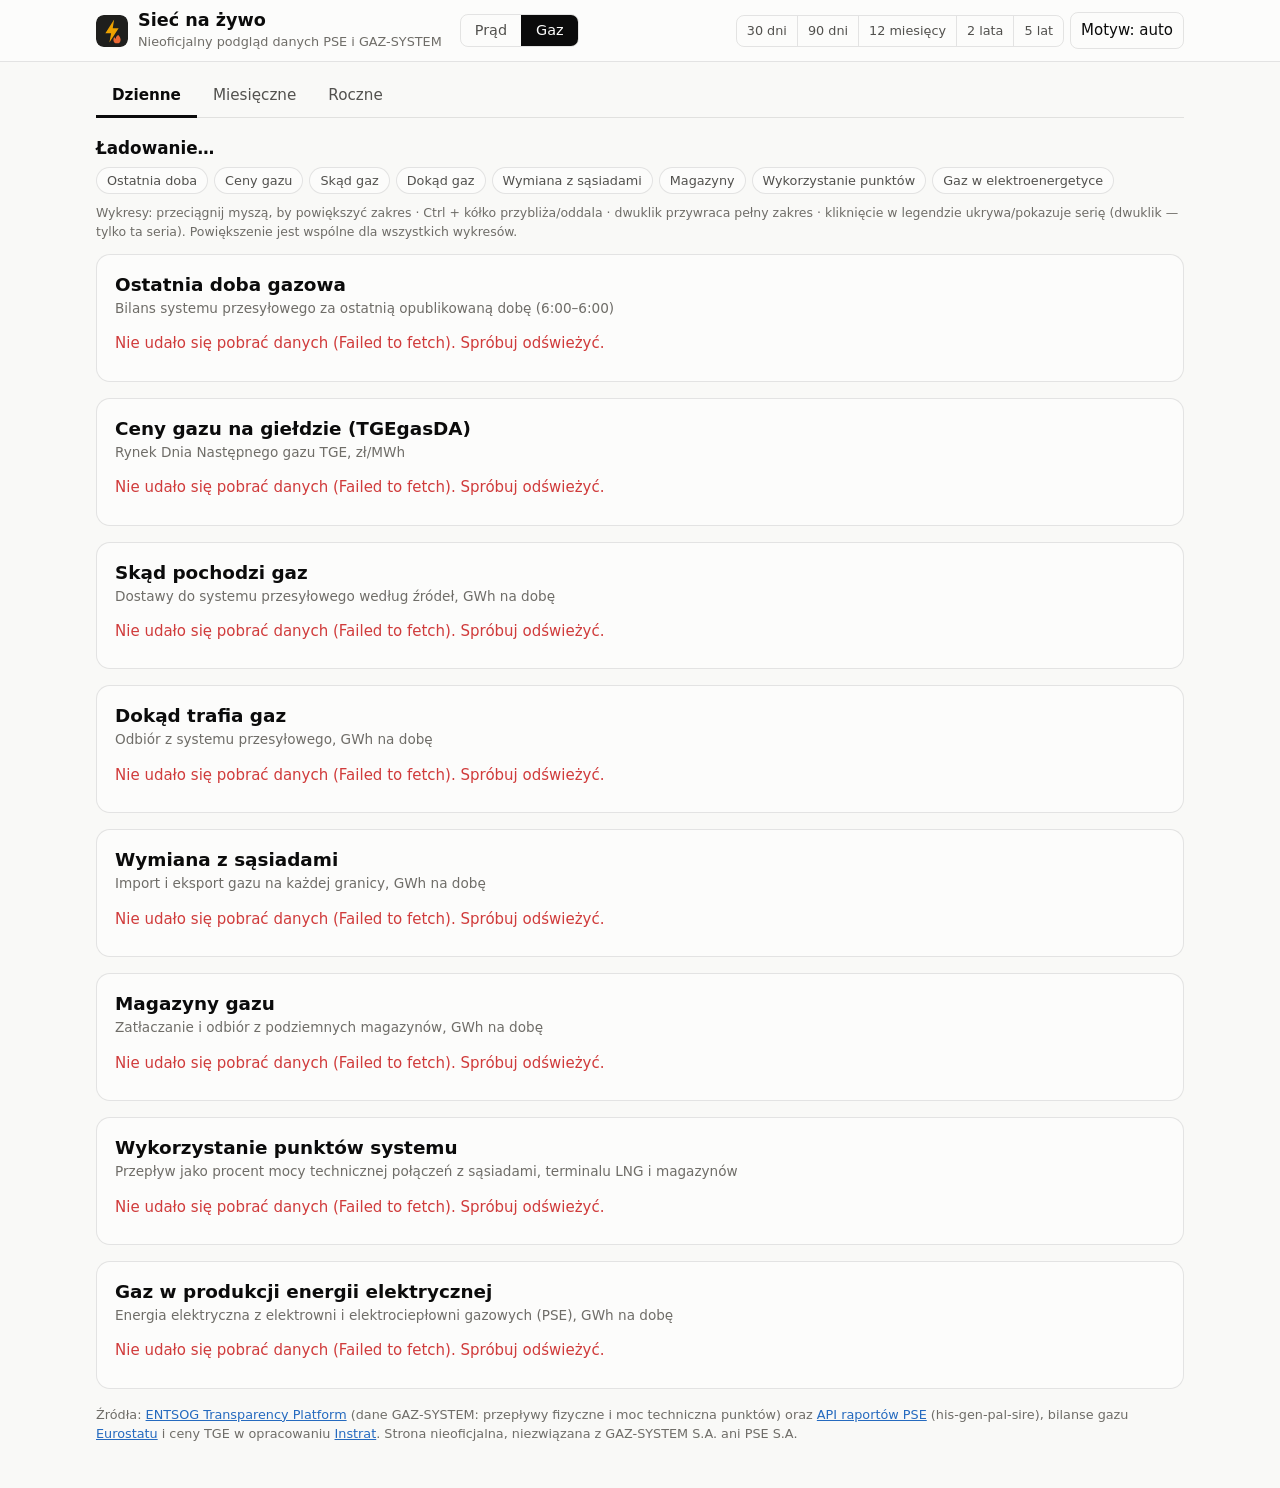
==== commit e4ffee43: "Dłuższe zakresy, wybór kraju dla danych Eurostatu, parametry cen prądu Gaz: zakresy do 5 lat (ENTSOG" ====
--- a/web/gaz.html
+++ b/web/gaz.html
@@ -34,6 +34,7 @@
 
   <main class="wrap">
     <nav id="views" class="views" role="tablist" aria-label="Rodzaj danych"></nav>
+    <div id="country" class="country-row" data-view="m r"></div>
     <p id="range-label" class="date-label" data-view="d">Ładowanie…</p>
     <nav class="toc" aria-label="Sekcje">
       <a href="#g-day" data-view="d">Ostatnia doba</a><a href="#g-price" data-view="d">Ceny gazu</a><a href="#g-supply" data-view="d">Skąd gaz</a><a href="#g-use" data-view="d">Dokąd gaz</a><a href="#g-borders" data-view="d">Wymiana z sąsiadami</a><a href="#g-store" data-view="d">Magazyny</a><a href="#g-points" data-view="d">Wykorzystanie punktów</a><a href="#g-power" data-view="d">Gaz w elektroenergetyce</a><a href="#g-uses-m" data-view="m">Zużycie miesięcznie</a><a href="#g-dep-m" data-view="m">Import miesięcznie</a><a href="#g-uses-y" data-view="r">Na co idzie gaz</a><a href="#g-dep-y" data-view="r">Uzależnienie od importu</a>
--- a/web/style.css
+++ b/web/style.css
@@ -309,3 +309,9 @@
 .year-sel { display: inline-flex; align-items: center; gap: 6px; font-size: 0.9rem; margin: 0 0 10px; }
 .year-sel select { font: inherit; color: var(--ink); background: var(--surface-2); border: 1px solid var(--border); border-radius: 8px; padding: 4px 8px; }
 [hidden] { display: none !important; }
+.country-row { display: flex; flex-wrap: wrap; align-items: center; gap: 4px 12px; margin: 10px 0 0; }
+.country-row .year-sel { margin: 0; }
+.country-note { font-size: 0.8rem; }
+.ctl-row { display: flex; flex-wrap: wrap; align-items: center; gap: 8px 16px; margin: 0 0 10px; }
+.ctl-row .year-sel, .ctl-row .seg { margin: 0; }
+.warn-box { margin: 0 0 12px; padding: 8px 12px; border-radius: 8px; background: var(--surface-2); border-left: 4px solid var(--st2); font-size: 0.85rem; }
